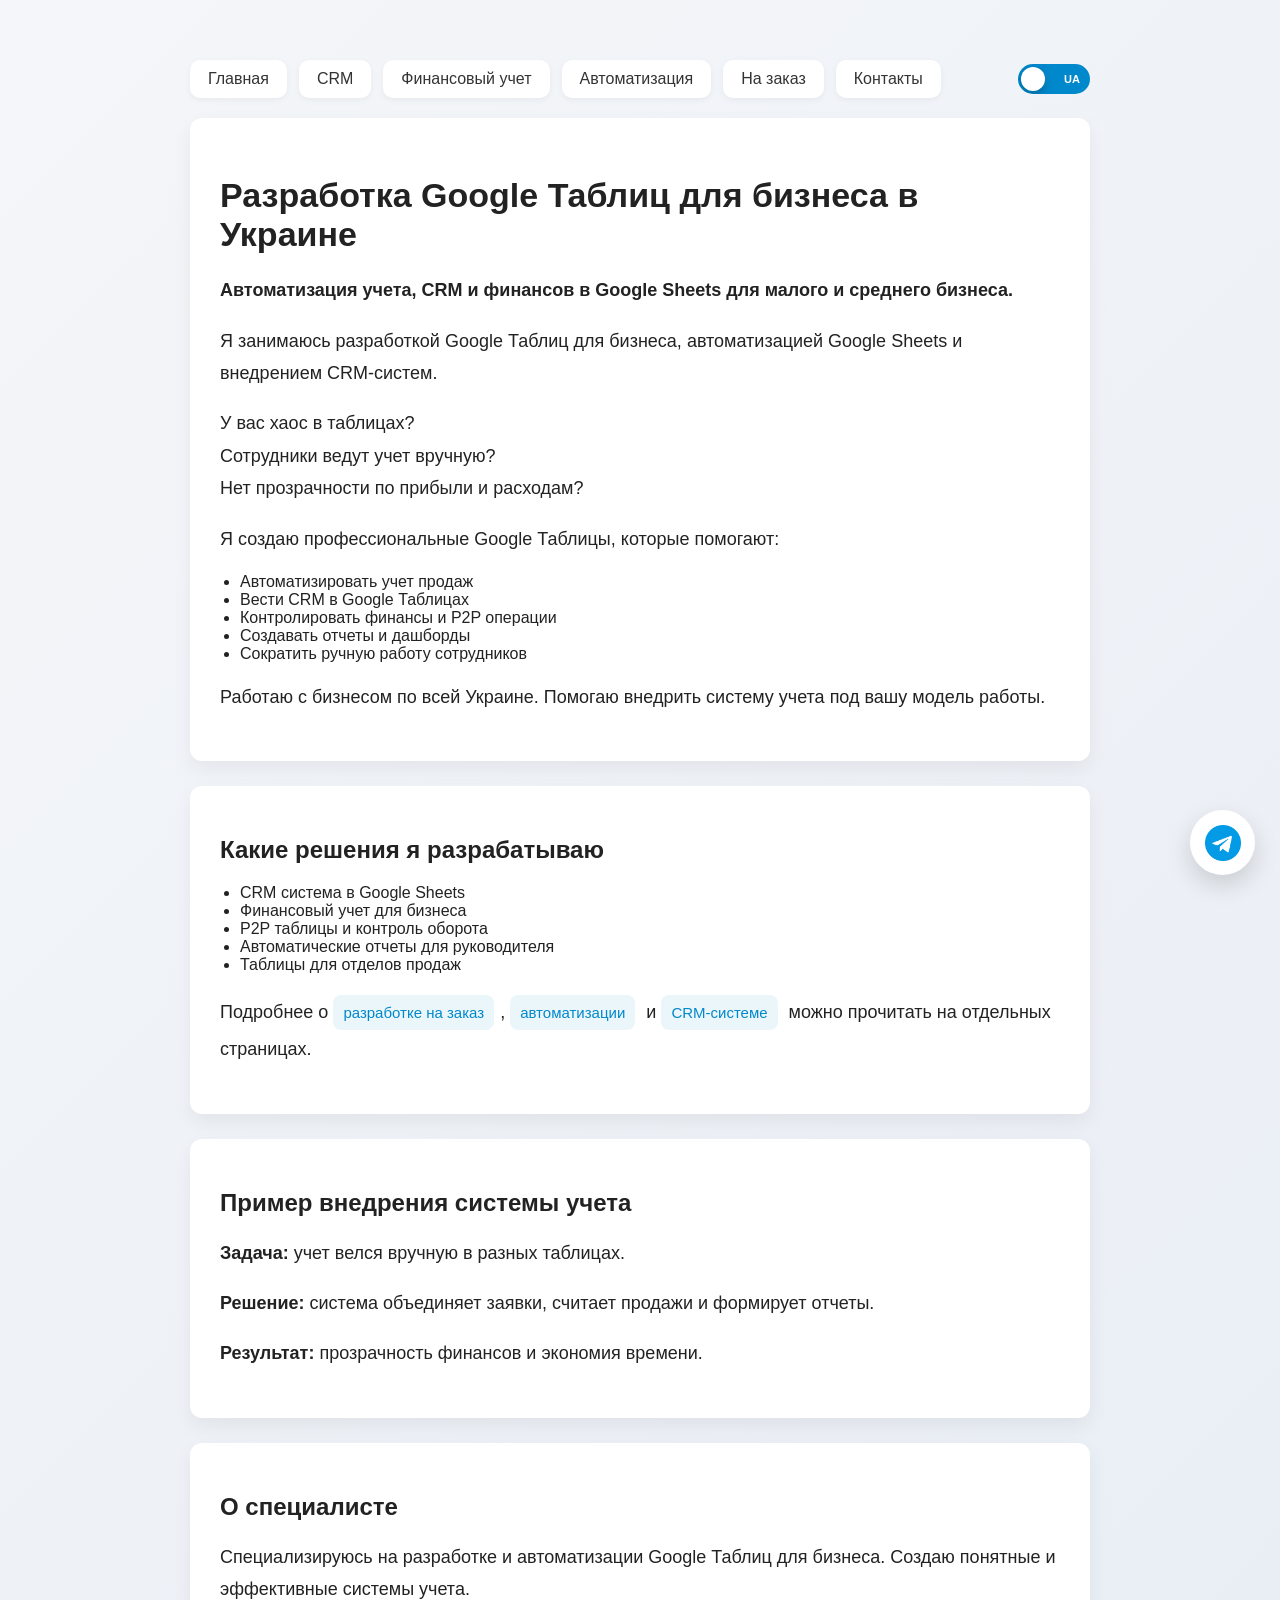
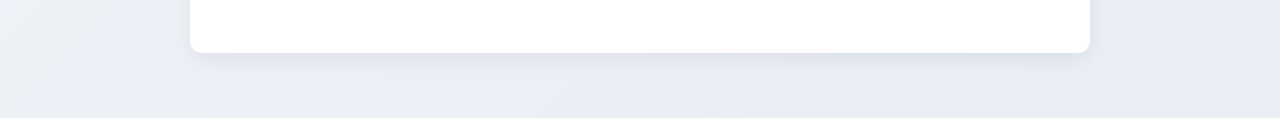
==== index.html @ f27a3068 "3a" ====
<!DOCTYPE html>
<html lang="ru">

<head>
	<meta charset="UTF-8">
	<meta name="viewport" content="width=device-width, initial-scale=1.0">
	<title>Разработка Google Таблиц для бизнеса в Украине</title>
	<meta name="description"
		content="Разработка и автоматизация Google Таблиц для бизнеса в Украине. CRM, финансовый учет, P2P таблицы. Консультация в Telegram.">

	<link rel="alternate" hreflang="ru" href="https://google-sheets-business.pages.dev/" />
	<link rel="alternate" hreflang="uk" href="https://google-sheets-business.pages.dev/ua/" />
	<link rel="alternate" hreflang="x-default" href="https://google-sheets-business.pages.dev/" />

	<meta name="geo.region" content="UA">

	<script type="application/ld+json">
	{
	  "@context": "https://schema.org",
	  "@type": "ProfessionalService",
	  "name": "SheetStudioUA - Разработка Google Таблиц",
	  "url": "https://google-sheets-business.pages.dev/",
	  "areaServed": {
	    "@type": "Country",
	    "name": "Ukraine"
	  },
	  "description": "Разработка Google Таблиц на заказ, автоматизация Google Sheets, CRM и финансовый учет для бизнеса в Украине.",
	  "founder": {
	    "@type": "Person",
	    "name": "Дмитрий"
	  },
	  "sameAs": [
	    "https://t.me/SheetStudioUA"
	  ]
	}
	</script>

	<link rel="stylesheet" href="/style.css">

</head>

<body>

	<div class="container">

		<!-- ===== НАВИГАЦИЯ ===== -->
		<nav class="navbar">

			<div class="nav-links">
				<a href="/">Главная</a>
				<a href="crm.html">CRM</a>
				<a href="finance.html">Финансовый учет</a>
				<a href="automation.html">Автоматизация</a>
				<a href="custom-development.html">На заказ</a>
				<a href="contacts.html">Контакты</a>
			</div>

			<div class="lang-toggle ru-active">
				<a href="/" class="toggle-option lang-ru">RU</a>
				<a href="/ua/" class="toggle-option lang-ua">UA</a>
				<div class="toggle-slider"></div>
			</div>

		</nav>

		<!-- ===== HERO ===== -->
		<section class="section">
			<h1>Разработка Google Таблиц для бизнеса в Украине</h1>

			<p><strong>
					Автоматизация учета, CRM и финансов в Google Sheets для малого и среднего бизнеса.
				</strong></p>

			<p>
				Я занимаюсь разработкой Google Таблиц для бизнеса,
				автоматизацией Google Sheets и внедрением CRM-систем.
			</p>

			<p>
				У вас хаос в таблицах?<br>
				Сотрудники ведут учет вручную?<br>
				Нет прозрачности по прибыли и расходам?
			</p>

			<p>
				Я создаю профессиональные Google Таблицы, которые помогают:
			</p>

			<ul>
				<li>Автоматизировать учет продаж</li>
				<li>Вести CRM в Google Таблицах</li>
				<li>Контролировать финансы и P2P операции</li>
				<li>Создавать отчеты и дашборды</li>
				<li>Сократить ручную работу сотрудников</li>
			</ul>

			<p>
				Работаю с бизнесом по всей Украине.
				Помогаю внедрить систему учета под вашу модель работы.
			</p>
		</section>

		<!-- ===== УСЛУГИ ===== -->
		<section class="section">
			<h2>Какие решения я разрабатываю</h2>

			<ul>
				<li>CRM система в Google Sheets</li>
				<li>Финансовый учет для бизнеса</li>
				<li>P2P таблицы и контроль оборота</li>
				<li>Автоматические отчеты для руководителя</li>
				<li>Таблицы для отделов продаж</li>
			</ul>

			<p>
				Подробнее о <a href="custom-development.html" class="text-link">разработке на заказ</a>,
				<a href="automation.html" class="text-link">автоматизации</a>
				и <a href="crm.html" class="text-link">CRM-системе</a>
				можно прочитать на отдельных страницах.
			</p>
		</section>

		<!-- ===== КЕЙС ===== -->
		<section class="section">
			<h2>Пример внедрения системы учета</h2>

			<p><strong>Задача:</strong> учет велся вручную в разных таблицах.</p>

			<p><strong>Решение:</strong>
				система объединяет заявки, считает продажи и формирует отчеты.
			</p>

			<p><strong>Результат:</strong>
				прозрачность финансов и экономия времени.
			</p>
		</section>

		<!-- ===== О СПЕЦИАЛИСТЕ ===== -->
		<section class="section">
			<h2>О специалисте</h2>

			<p>
				Специализируюсь на разработке и автоматизации Google Таблиц для бизнеса.
				Создаю понятные и эффективные системы учета.
			</p>
		</section>

	</div>

	<!-- ===== FLOAT TELEGRAM ===== -->
	<a href="https://t.me/SheetStudioUA" target="_blank" class="telegram-float">
		<img src="/telegram.png" alt="Telegram">
	</a>

	<script src="/main.js"></script>

</body>

</html>
---- style.css ----
/* ===== БАЗА ===== */

body {
	margin: 0;
	font-family: 'Segoe UI', Arial, sans-serif;
	background: linear-gradient(135deg, #f4f6f9, #e9eef5);
	color: #222;
}

.container {
	max-width: 900px;
	margin: auto;
	padding: 40px 20px;
}

/* ===== НАВИГАЦИЯ ===== */

.navbar {
	display: flex;
	justify-content: space-between;
	align-items: center;
	flex-wrap: wrap;
	padding: 20px 0;
	gap: 15px;
}

.nav-links {
	display: flex;
	gap: 12px;
	flex-wrap: wrap;
}

.nav-links a {
	text-decoration: none;
	padding: 10px 18px;
	background: white;
	border-radius: 10px;
	color: #333;
	font-weight: 500;
	transition: all 0.25s ease;
	box-shadow: 0 2px 6px rgba(0, 0, 0, 0.05);
}

.nav-links a:hover {
	background: #0088cc;
	color: white;
	transform: translateY(-2px);
}

/* ===== IOS LANGUAGE TOGGLE ===== */

.lang-toggle {
	position: relative;
	width: 72px;
	height: 30px;
	border-radius: 30px;
	display: flex;
	align-items: center;
	font-size: 11px;
	font-weight: 600;
	overflow: hidden;
}

.toggle-option {
	flex: 1;
	text-align: center;
	text-decoration: none;
	z-index: 2;
	color: white;
	line-height: 30px;
	transition:
		transform 0.3s ease,
		font-weight 0.3s ease,
		text-shadow 0.3s ease;
}

.toggle-slider {
	position: absolute;
	top: 3px;
	left: 3px;
	width: 24px;
	height: 24px;
	border-radius: 50%;
	background: white;
	box-shadow: 0 3px 8px rgba(0, 0, 0, 0.25);
	transition: transform 0.3s ease;
}

/* ===== RU ACTIVE ===== */

.lang-toggle.ru-active {
	background: #0088cc;
}

.lang-toggle.ru-active .toggle-slider {
	transform: translateX(0);
}

/* RU активный */
.lang-toggle.ru-active .lang-ru {
	transform: scale(1.05);
	text-shadow: 0 0 6px rgba(255, 255, 255, 0.4);
}

/* UA доступный язык (полный контроль) */
.lang-toggle.ru-active .lang-ua {
	font-weight: 700;
	/* ← меняешь тут жирность UA */
}

/* ===== UA ACTIVE ===== */

.lang-toggle.ua-active {
	background: #28a745;
}

.lang-toggle.ua-active .toggle-slider {
	transform: translateX(42px);
}

/* UA активный */
.lang-toggle.ua-active .lang-ua {
	transform: scale(1.05);
	text-shadow: 0 0 6px rgba(255, 255, 255, 0.4);
}

/* RU доступный язык */
.lang-toggle.ua-active .lang-ru {
	font-weight: 400;
	/* ← меняешь тут жирность RU */
}

/* ===== MINI TEXT LINKS ===== */

.text-link {
	display: inline-block;
	padding: 4px 10px;
	margin: 3px 6px 3px 0;
	border-radius: 8px;
	background: rgba(0, 136, 204, 0.08);
	color: #0088cc;
	text-decoration: none;
	font-size: 15px;
	transition: all 0.25s ease;
}

.text-link:hover {
	background: rgba(0, 136, 204, 0.18);
	transform: translateY(-1px);
}

.section p {
	line-height: 1.8;
}

/* ===== СЕКЦИИ ===== */

.section {
	background: white;
	padding: 30px;
	margin-bottom: 25px;
	border-radius: 12px;
	box-shadow: 0 8px 20px rgba(0, 0, 0, 0.06);
	opacity: 0;
	transform: translateY(30px);
	transition: all 0.6s ease;
}

.section.visible {
	opacity: 1;
	transform: translateY(0);
}

.section:hover {
	transform: translateY(-4px);
	box-shadow: 0 12px 28px rgba(0, 0, 0, 0.08);
}

h1 {
	font-size: 34px;
	margin-bottom: 20px;
}

h2 {
	margin-top: 20px;
}

p {
	font-size: 18px;
	line-height: 1.6;
}

ul {
	text-align: left;
	padding-left: 20px;
}

/* ===== TELEGRAM FLOAT ===== */

.telegram-float {
	position: fixed;
	right: 25px;
	bottom: 25px;
	width: 65px;
	height: 65px;
	border-radius: 50%;
	background: white;
	display: flex;
	align-items: center;
	justify-content: center;
	box-shadow: 0 10px 25px rgba(0, 0, 0, 0.15);
	z-index: 1000;
	animation: pulse 2.7s infinite;
}

.telegram-float img {
	width: 36px;
	height: 36px;
}

.telegram-float:hover {
	transform: scale(1.12);
}

@keyframes pulse {
	0% {
		transform: scale(1);
		box-shadow: 0 0 0 0 rgba(0, 136, 204, 0.5);
	}

	30% {
		transform: scale(1.12);
		box-shadow: 0 0 0 15px rgba(0, 136, 204, 0);
	}

	60% {
		transform: scale(1);
		box-shadow: 0 0 0 0 rgba(0, 136, 204, 0);
	}

	100% {
		transform: scale(1);
		box-shadow: 0 0 0 0 rgba(0, 136, 204, 0);
	}
}

/* ===== КОНТАКТЫ ===== */

.contacts-wrapper {
	padding: 80px 20px;
}

.contacts-row {
	display: flex;
	justify-content: center;
	align-items: center;
	gap: 60px;
	flex-wrap: wrap;
}

.contact-link {
	display: flex;
	align-items: center;
	gap: 15px;
	text-decoration: none;
	color: #222;
	font-size: 22px;
	transition: transform 0.25s ease, opacity 0.25s ease;
}

.contact-link img {
	width: 52px;
	height: 52px;
}

.contact-link:hover {
	transform: translateY(-6px) scale(1.1);
	opacity: 0.85;
}

.phone-number {
	font-weight: 600;
	white-space: nowrap;
}

/* ===== АДАПТИВ ===== */

@media (max-width: 768px) {

	.navbar {
		flex-direction: column;
		align-items: center;
	}

	.nav-links {
		justify-content: center;
	}

	.nav-links a {
		padding: 8px 14px;
		font-size: 14px;
	}

	.section {
		padding: 20px;
	}

	h1 {
		font-size: 26px;
	}
}
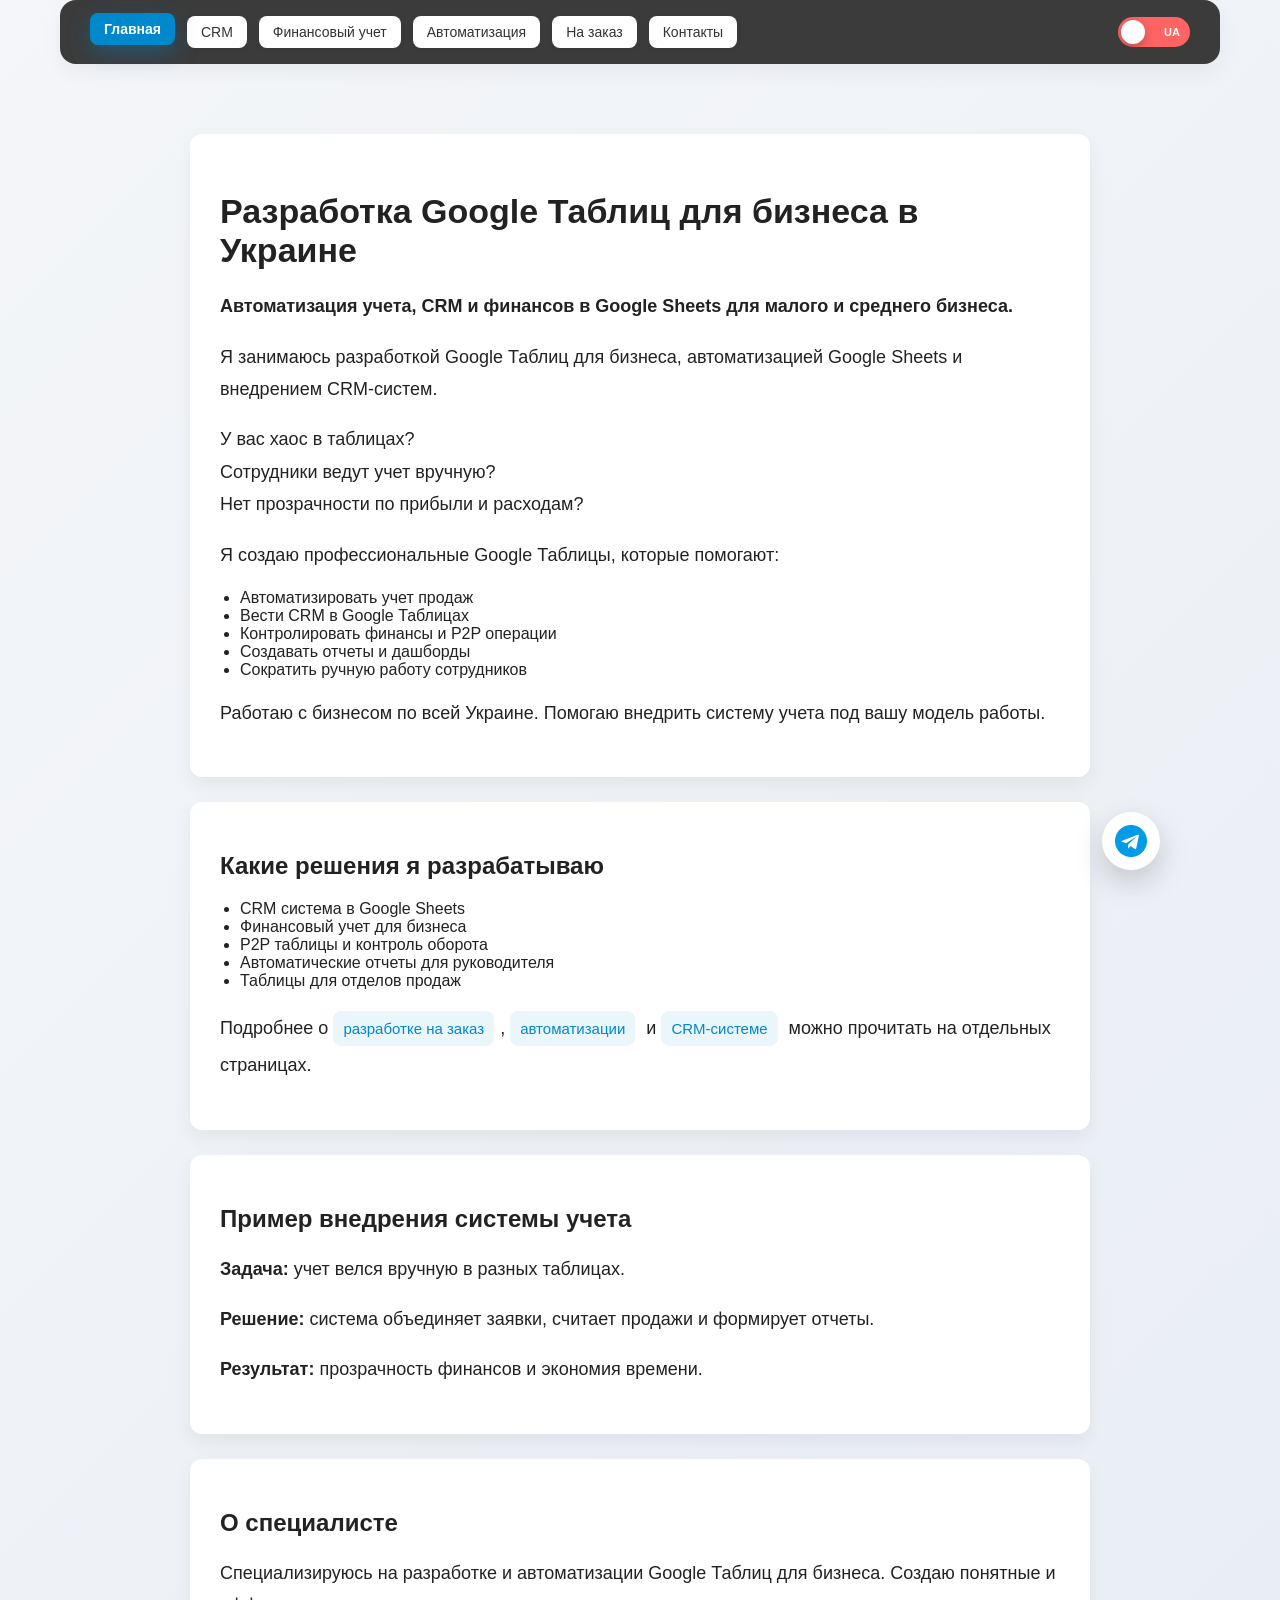
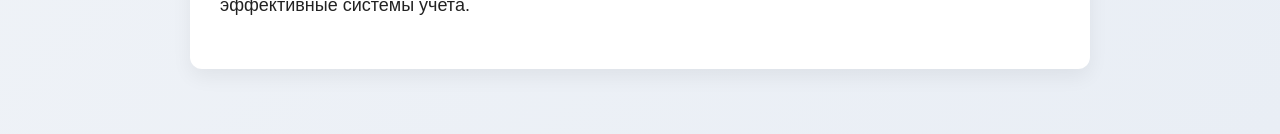
==== commit cdbcd7c0: "24к" ====
--- a/index.html
+++ b/index.html
@@ -41,27 +41,27 @@
 
 <body>
 
+	<!-- ===== НАВИГАЦИЯ ===== -->
+	<nav class="navbar">
+
+		<div class="nav-links">
+			<a href="/">Главная</a>
+			<a href="crm.html">CRM</a>
+			<a href="finance.html">Финансовый учет</a>
+			<a href="automation.html">Автоматизация</a>
+			<a href="custom-development.html">На заказ</a>
+			<a href="contacts.html">Контакты</a>
+		</div>
+
+		<div class="lang-toggle ru-active">
+			<a href="/" class="toggle-option lang-ru">RU</a>
+			<a href="/ua/" class="toggle-option lang-ua">UA</a>
+			<div class="toggle-slider"></div>
+		</div>
+
+	</nav>
+
 	<div class="container">
-
-		<!-- ===== НАВИГАЦИЯ ===== -->
-		<nav class="navbar">
-
-			<div class="nav-links">
-				<a href="/">Главная</a>
-				<a href="crm.html">CRM</a>
-				<a href="finance.html">Финансовый учет</a>
-				<a href="automation.html">Автоматизация</a>
-				<a href="custom-development.html">На заказ</a>
-				<a href="contacts.html">Контакты</a>
-			</div>
-
-			<div class="lang-toggle ru-active">
-				<a href="/" class="toggle-option lang-ru">RU</a>
-				<a href="/ua/" class="toggle-option lang-ua">UA</a>
-				<div class="toggle-slider"></div>
-			</div>
-
-		</nav>
 
 		<!-- ===== HERO ===== -->
 		<section class="section">
@@ -154,6 +154,16 @@
 
 	<script src="/main.js"></script>
 
+	<div id="lang-modal" class="lang-modal">
+		<div class="lang-modal-content">
+			<h3>Бажаєте продовжити перегляд українською мовою?</h3>
+			<div class="lang-modal-buttons">
+				<button id="lang-yes">Так</button>
+				<button id="lang-no">Ні</button>
+			</div>
+		</div>
+	</div>
+
 </body>
 
 </html>
--- a/style.css
+++ b/style.css
@@ -11,17 +11,33 @@
 	max-width: 900px;
 	margin: auto;
 	padding: 40px 20px;
+	padding-top: 40px;
 }
 
 /* ===== НАВИГАЦИЯ ===== */
 
 .navbar {
+	position: sticky;
+	top: 0;
+	z-index: 1000;
+
 	display: flex;
 	justify-content: space-between;
 	align-items: center;
 	flex-wrap: wrap;
-	padding: 20px 0;
-	gap: 15px;
+	gap: 12px;
+
+	max-width: 1100px;
+	/* шире контейнера */
+	margin: 0 auto 30px auto;
+
+	padding: 16px 30px;
+
+	background: #3b3b3b;
+	/* немного темнее контента */
+
+	border-radius: 16px;
+	box-shadow: 0 8px 22px rgba(0, 0, 0, 0.05);
 }
 
 .nav-links {
@@ -32,19 +48,40 @@
 
 .nav-links a {
 	text-decoration: none;
-	padding: 10px 18px;
+	padding: 8px 14px;
+	/* было 10px 18px */
 	background: white;
-	border-radius: 10px;
+	border-radius: 8px;
 	color: #333;
 	font-weight: 500;
+	font-size: 14px;
+	/* немного компактнее */
 	transition: all 0.25s ease;
 	box-shadow: 0 2px 6px rgba(0, 0, 0, 0.05);
 }
 
+/* Hover */
 .nav-links a:hover {
+	background: #66b2d8;
+	color: white;
+	transform: translateY(-2px);
+}
+
+/* ===== ACTIVE LINK ===== */
+
+.nav-links a.active {
 	background: #0088cc;
 	color: white;
-	transform: translateY(-2px);
+	transform: translateY(-3px);
+	box-shadow: 0 8px 22px rgba(0, 136, 204, 0.35);
+	font-weight: 600;
+}
+
+/* Чтобы hover не ломал active */
+.nav-links a.active:hover {
+	background: #0088cc;
+	color: white;
+	transform: translateY(-3px);
 }
 
 /* ===== IOS LANGUAGE TOGGLE ===== */
@@ -69,9 +106,11 @@
 	color: white;
 	line-height: 30px;
 	transition:
-		transform 0.3s ease,
-		font-weight 0.3s ease,
-		text-shadow 0.3s ease;
+		transform 0.35s cubic-bezier(0.22, 1, 0.36, 1),
+		font-size 0.35s cubic-bezier(0.22, 1, 0.36, 1),
+		opacity 0.25s ease,
+		text-shadow 0.35s ease,
+		font-weight 0.3s ease;
 }
 
 .toggle-slider {
@@ -83,13 +122,13 @@
 	border-radius: 50%;
 	background: white;
 	box-shadow: 0 3px 8px rgba(0, 0, 0, 0.25);
-	transition: transform 0.3s ease;
+	transition: transform 0.38s cubic-bezier(0.22, 1, 0.36, 1);
 }
 
 /* ===== RU ACTIVE ===== */
 
 .lang-toggle.ru-active {
-	background: #0088cc;
+	background: #ff6363;
 }
 
 .lang-toggle.ru-active .toggle-slider {
@@ -102,10 +141,12 @@
 	text-shadow: 0 0 6px rgba(255, 255, 255, 0.4);
 }
 
-/* UA доступный язык (полный контроль) */
+/* UA доступный */
 .lang-toggle.ru-active .lang-ua {
-	font-weight: 700;
-	/* ← меняешь тут жирность UA */
+	font-weight: 600;
+	/* ← регулируешь тут */
+	font-size: 11px;
+	opacity: 1;
 }
 
 /* ===== UA ACTIVE ===== */
@@ -124,10 +165,22 @@
 	text-shadow: 0 0 6px rgba(255, 255, 255, 0.4);
 }
 
-/* RU доступный язык */
+/* RU доступный */
 .lang-toggle.ua-active .lang-ru {
-	font-weight: 400;
-	/* ← меняешь тут жирность RU */
+	font-weight: 200;
+	/* ← регулируешь тут */
+	font-size: 10px;
+	opacity: 0.7;
+}
+
+/* ===== PRESS EFFECT (без конфликтов transform) ===== */
+
+.lang-toggle:active.ru-active .toggle-slider {
+	transform: translateX(0) scale(0.95);
+}
+
+.lang-toggle:active.ua-active .toggle-slider {
+	transform: translateX(42px) scale(0.95);
 }
 
 /* ===== MINI TEXT LINKS ===== */
@@ -195,33 +248,49 @@
 	padding-left: 20px;
 }
 
-/* ===== TELEGRAM FLOAT ===== */
+/* ===== TELEGRAM FLOAT SMART POSITION ===== */
 
 .telegram-float {
 	position: fixed;
-	right: 25px;
-	bottom: 25px;
-	width: 65px;
-	height: 65px;
+	bottom: 30px;
+
+	/* Привязка к контейнеру */
+	right: calc((100vw - 900px) / 2 - 70px);
+
+	width: 58px;
+	height: 58px;
 	border-radius: 50%;
 	background: white;
+
 	display: flex;
 	align-items: center;
 	justify-content: center;
-	box-shadow: 0 10px 25px rgba(0, 0, 0, 0.15);
+
+	box-shadow: 0 12px 30px rgba(0, 0, 0, 0.18);
 	z-index: 1000;
+
 	animation: pulse 2.7s infinite;
+	transition: transform 0.25s ease;
 }
 
 .telegram-float img {
-	width: 36px;
-	height: 36px;
-}
-
+	width: 32px;
+	height: 32px;
+}
+
+/* Hover эффект */
 .telegram-float:hover {
 	transform: scale(1.12);
 }
 
+/* Адаптация */
+@media (max-width: 1100px) {
+	.telegram-float {
+		right: 15px;
+	}
+}
+
+/* Пульсация */
 @keyframes pulse {
 	0% {
 		transform: scale(1);
@@ -308,4 +377,101 @@
 	h1 {
 		font-size: 26px;
 	}
+}
+
+/* ===== LANGUAGE MODAL ===== */
+
+.lang-modal {
+	position: fixed;
+	inset: 0;
+	background: rgba(0, 0, 0, 0.45);
+	display: flex;
+	align-items: center;
+	justify-content: center;
+	z-index: 9999;
+	opacity: 0;
+	pointer-events: none;
+	transition: opacity 0.3s ease;
+}
+
+.lang-modal.active {
+	opacity: 1;
+	pointer-events: all;
+}
+
+.lang-modal-content {
+	background: white;
+	padding: 24px;
+	border-radius: 16px;
+	width: 90%;
+	max-width: 380px;
+	text-align: center;
+	box-shadow: 0 20px 50px rgba(0, 0, 0, 0.2);
+	animation: modalFade 0.35s cubic-bezier(0.22, 1, 0.36, 1);
+}
+
+.lang-modal-content h3 {
+	margin-bottom: 20px;
+	font-size: 18px;
+}
+
+.lang-modal-buttons {
+	display: flex;
+	gap: 15px;
+	justify-content: center;
+}
+
+
+.lang-modal-buttons button {
+	padding: 10px 20px;
+	border: none;
+	border-radius: 8px;
+	cursor: pointer;
+	font-weight: 600;
+	transition: all 0.25s ease;
+}
+
+@media (max-width: 400px) {
+	.lang-modal-content {
+		padding: 20px;
+		border-radius: 14px;
+	}
+
+	.lang-modal-content h3 {
+		font-size: 16px;
+	}
+
+	.lang-modal-buttons button {
+		padding: 8px 16px;
+		font-size: 14px;
+	}
+}
+
+#lang-yes {
+	background: #28a745;
+	color: white;
+}
+
+#lang-yes:hover {
+	background: #218838;
+}
+
+#lang-no {
+	background: #ccc;
+}
+
+#lang-no:hover {
+	background: #b3b3b3;
+}
+
+@keyframes modalFade {
+	from {
+		transform: translateY(20px);
+		opacity: 0;
+	}
+
+	to {
+		transform: translateY(0);
+		opacity: 1;
+	}
 }
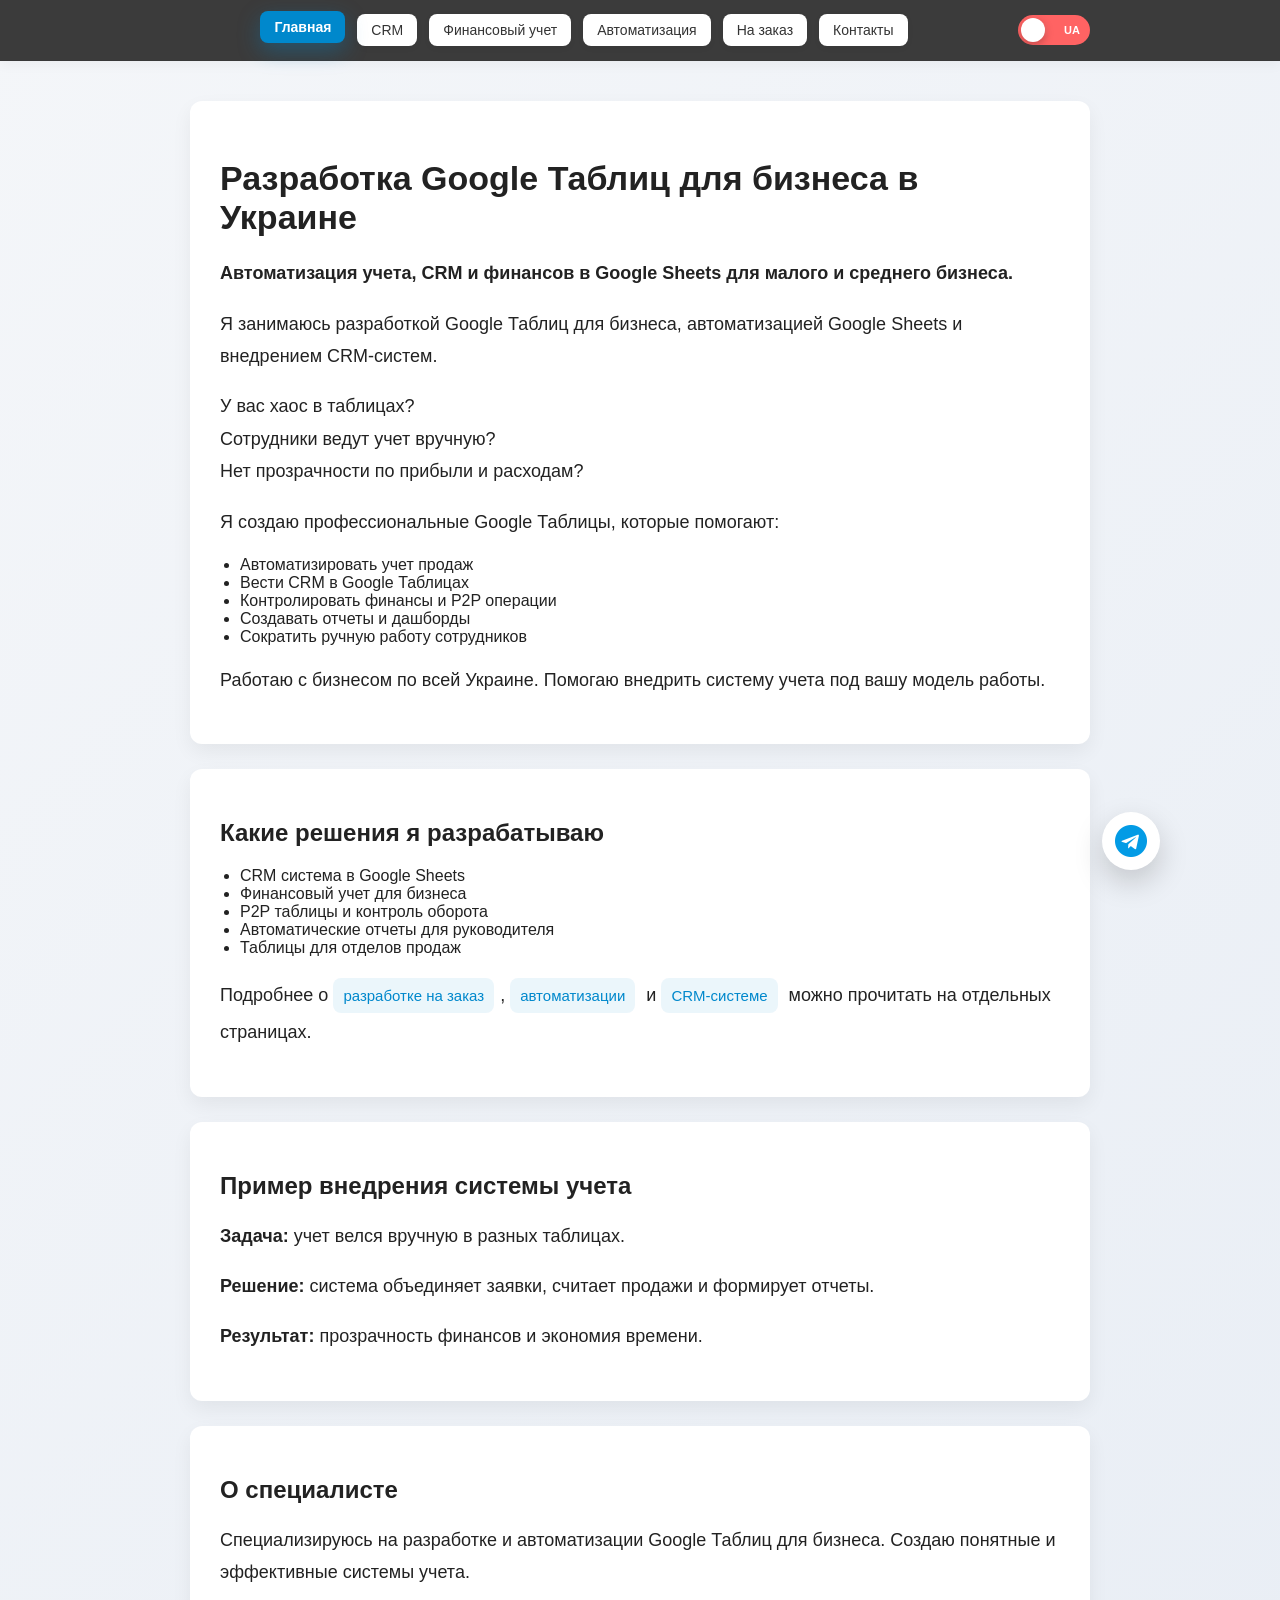
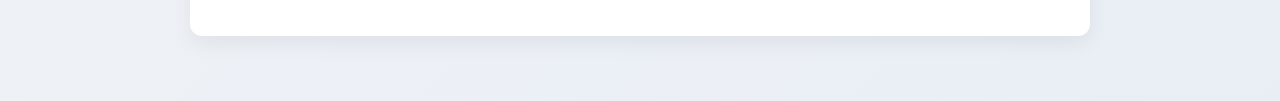
==== commit 950fcf2e: "ЕЕЕ" ====
--- a/index.html
+++ b/index.html
@@ -44,19 +44,23 @@
 	<!-- ===== НАВИГАЦИЯ ===== -->
 	<nav class="navbar">
 
-		<div class="nav-links">
-			<a href="/">Главная</a>
-			<a href="crm.html">CRM</a>
-			<a href="finance.html">Финансовый учет</a>
-			<a href="automation.html">Автоматизация</a>
-			<a href="custom-development.html">На заказ</a>
-			<a href="contacts.html">Контакты</a>
-		</div>
+		<div class="navbar-inner">
 
-		<div class="lang-toggle ru-active">
-			<a href="/" class="toggle-option lang-ru">RU</a>
-			<a href="/ua/" class="toggle-option lang-ua">UA</a>
-			<div class="toggle-slider"></div>
+			<div class="nav-links">
+				<a href="/">Главная</a>
+				<a href="crm.html">CRM</a>
+				<a href="finance.html">Финансовый учет</a>
+				<a href="automation.html">Автоматизация</a>
+				<a href="custom-development.html">На заказ</a>
+				<a href="contacts.html">Контакты</a>
+			</div>
+
+			<div class="lang-toggle ru-active">
+				<a href="/" class="toggle-option lang-ru">RU</a>
+				<a href="/ua/" class="toggle-option lang-ua">UA</a>
+				<div class="toggle-slider"></div>
+			</div>
+
 		</div>
 
 	</nav>
--- a/style.css
+++ b/style.css
@@ -21,54 +21,49 @@
 	top: 0;
 	z-index: 1000;
 
-	display: flex;
-	justify-content: space-between;
-	align-items: center;
-	flex-wrap: wrap;
+	width: 100%;
+	background: #3b3b3b;; /* чуть темнее контента */
+	border-bottom: 1px solid rgba(0,0,0,0.06);
+	box-shadow: 0 4px 12px rgba(0,0,0,0.04);
+}
+
+/* Внутренний ограничитель ширины */
+.navbar-inner {
+	max-width: 900px;  /* совпадает с .container */
+	margin: 0 auto;
+	padding: 14px 20px;
+
+	display: flex;
+	align-items: center;
+	gap: 20px;
+}
+
+/* Кнопки по центру */
+.nav-links {
+	display: flex;
 	gap: 12px;
-
-	max-width: 1100px;
-	/* шире контейнера */
-	margin: 0 auto 30px auto;
-
-	padding: 16px 30px;
-
-	background: #3b3b3b;
-	/* немного темнее контента */
-
-	border-radius: 16px;
-	box-shadow: 0 8px 22px rgba(0, 0, 0, 0.05);
-}
-
-.nav-links {
-	display: flex;
-	gap: 12px;
-	flex-wrap: wrap;
+	margin: 0 auto; /* центрирует навигацию */
 }
 
 .nav-links a {
 	text-decoration: none;
 	padding: 8px 14px;
-	/* было 10px 18px */
 	background: white;
 	border-radius: 8px;
 	color: #333;
 	font-weight: 500;
 	font-size: 14px;
-	/* немного компактнее */
 	transition: all 0.25s ease;
 	box-shadow: 0 2px 6px rgba(0, 0, 0, 0.05);
 }
 
-/* Hover */
 .nav-links a:hover {
-	background: #66b2d8;
+	background: #0088cc;
 	color: white;
 	transform: translateY(-2px);
 }
 
-/* ===== ACTIVE LINK ===== */
-
+/* Active */
 .nav-links a.active {
 	background: #0088cc;
 	color: white;
@@ -77,11 +72,9 @@
 	font-weight: 600;
 }
 
-/* Чтобы hover не ломал active */
-.nav-links a.active:hover {
-	background: #0088cc;
-	color: white;
-	transform: translateY(-3px);
+/* Переключатель языка чуть правее */
+.lang-toggle {
+	margin-left: 20px;
 }
 
 /* ===== IOS LANGUAGE TOGGLE ===== */
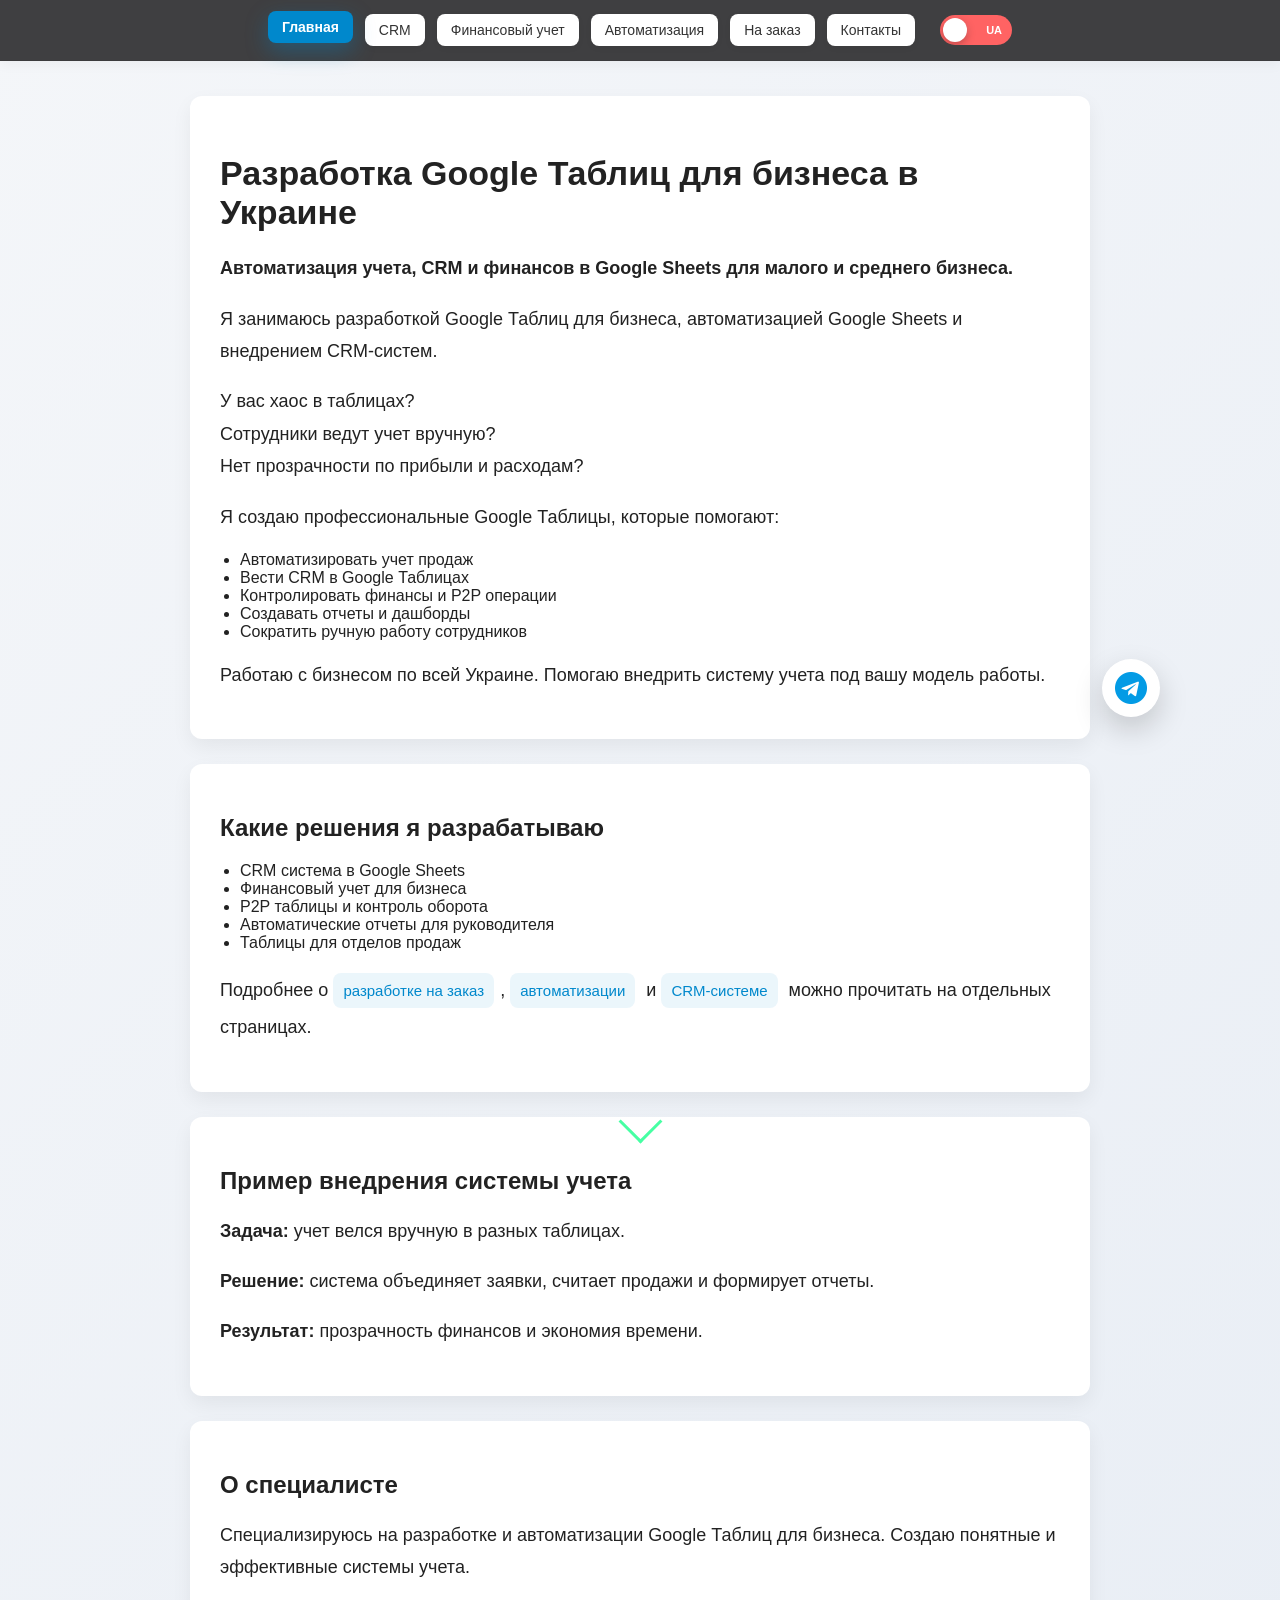
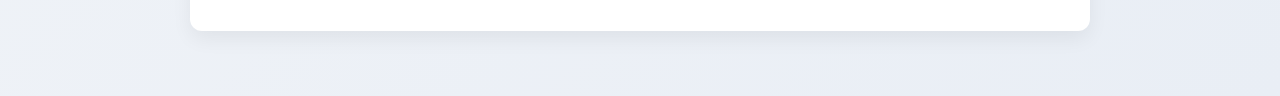
==== commit 16ff2ec5: "14ф" ====
--- a/index.html
+++ b/index.html
@@ -7,12 +7,15 @@
 	<title>Разработка Google Таблиц для бизнеса в Украине</title>
 	<meta name="description"
 		content="Разработка и автоматизация Google Таблиц для бизнеса в Украине. CRM, финансовый учет, P2P таблицы. Консультация в Telegram.">
+	<meta name="geo.region" content="UA">
 
 	<link rel="alternate" hreflang="ru" href="https://google-sheets-business.pages.dev/" />
 	<link rel="alternate" hreflang="uk" href="https://google-sheets-business.pages.dev/ua/" />
 	<link rel="alternate" hreflang="x-default" href="https://google-sheets-business.pages.dev/" />
 
-	<meta name="geo.region" content="UA">
+	<link rel="icon" type="image/png" sizes="32x32" href="/favicon.png">
+	<link rel="icon" type="image/png" sizes="16x16" href="/favicon.png">
+	<link rel="apple-touch-icon" href="/favicon.png">
 
 	<script type="application/ld+json">
 	{
--- a/style.css
+++ b/style.css
@@ -1,20 +1,30 @@
 /* ===== БАЗА ===== */
+
+html {
+	scroll-behavior: smooth;
+}
 
 body {
 	margin: 0;
 	font-family: 'Segoe UI', Arial, sans-serif;
 	background: linear-gradient(135deg, #f4f6f9, #e9eef5);
 	color: #222;
+	-webkit-font-smoothing: antialiased;
+}
+
+* {
+	-webkit-overflow-scrolling: touch;
 }
 
 .container {
 	max-width: 900px;
 	margin: auto;
 	padding: 40px 20px;
-	padding-top: 40px;
+	padding-top: 35px;
 }
 
 /* ===== НАВИГАЦИЯ ===== */
+/* ===== FULL WIDTH TOP PANEL ===== */
 
 .navbar {
 	position: sticky;
@@ -22,27 +32,30 @@
 	z-index: 1000;
 
 	width: 100%;
-	background: #3b3b3b;; /* чуть темнее контента */
-	border-bottom: 1px solid rgba(0,0,0,0.06);
-	box-shadow: 0 4px 12px rgba(0,0,0,0.04);
-}
-
-/* Внутренний ограничитель ширины */
+	background: #3f3f41;
+	border-bottom: 1px solid rgba(0, 0, 0, 0.06);
+	box-shadow: 0 4px 12px rgba(0, 0, 0, 0.04);
+}
+
 .navbar-inner {
-	max-width: 900px;  /* совпадает с .container */
+	max-width: 900px;
 	margin: 0 auto;
 	padding: 14px 20px;
 
 	display: flex;
 	align-items: center;
-	gap: 20px;
-}
-
-/* Кнопки по центру */
+	justify-content: center;
+	flex-wrap: wrap;
+	gap: 15px;
+}
+
+/* ===== NAV LINKS ===== */
+
 .nav-links {
 	display: flex;
 	gap: 12px;
-	margin: 0 auto; /* центрирует навигацию */
+	flex-wrap: wrap;
+	justify-content: center;
 }
 
 .nav-links a {
@@ -58,12 +71,11 @@
 }
 
 .nav-links a:hover {
-	background: #0088cc;
+	background: #3a9dcf;
 	color: white;
 	transform: translateY(-2px);
 }
 
-/* Active */
 .nav-links a.active {
 	background: #0088cc;
 	color: white;
@@ -72,22 +84,23 @@
 	font-weight: 600;
 }
 
-/* Переключатель языка чуть правее */
+
+/* ===== LANGUAGE TOGGLE ===== */
+
 .lang-toggle {
-	margin-left: 20px;
-}
-
-/* ===== IOS LANGUAGE TOGGLE ===== */
-
-.lang-toggle {
+	margin-left: 10px;
+
 	position: relative;
 	width: 72px;
 	height: 30px;
 	border-radius: 30px;
+
 	display: flex;
 	align-items: center;
+
 	font-size: 11px;
 	font-weight: 600;
+
 	overflow: hidden;
 }
 
@@ -98,6 +111,7 @@
 	z-index: 2;
 	color: white;
 	line-height: 30px;
+
 	transition:
 		transform 0.35s cubic-bezier(0.22, 1, 0.36, 1),
 		font-size 0.35s cubic-bezier(0.22, 1, 0.36, 1),
@@ -115,8 +129,10 @@
 	border-radius: 50%;
 	background: white;
 	box-shadow: 0 3px 8px rgba(0, 0, 0, 0.25);
+
 	transition: transform 0.38s cubic-bezier(0.22, 1, 0.36, 1);
 }
+
 
 /* ===== RU ACTIVE ===== */
 
@@ -128,20 +144,18 @@
 	transform: translateX(0);
 }
 
-/* RU активный */
 .lang-toggle.ru-active .lang-ru {
 	transform: scale(1.05);
 	text-shadow: 0 0 6px rgba(255, 255, 255, 0.4);
 }
 
-/* UA доступный */
 .lang-toggle.ru-active .lang-ua {
 	font-weight: 600;
-	/* ← регулируешь тут */
 	font-size: 11px;
 	opacity: 1;
 }
 
+
 /* ===== UA ACTIVE ===== */
 
 .lang-toggle.ua-active {
@@ -152,18 +166,35 @@
 	transform: translateX(42px);
 }
 
-/* UA активный */
 .lang-toggle.ua-active .lang-ua {
 	transform: scale(1.05);
 	text-shadow: 0 0 6px rgba(255, 255, 255, 0.4);
 }
 
-/* RU доступный */
 .lang-toggle.ua-active .lang-ru {
 	font-weight: 200;
-	/* ← регулируешь тут */
 	font-size: 10px;
 	opacity: 0.7;
+}
+
+
+/* ===== MOBILE FIX ===== */
+
+@media (max-width: 768px) {
+
+	.navbar-inner {
+		flex-direction: column;
+	}
+
+	.nav-links {
+		justify-content: center;
+	}
+
+	.lang-toggle {
+		margin-top: 6px;
+		margin-left: 0;
+	}
+
 }
 
 /* ===== PRESS EFFECT (без конфликтов transform) ===== */
@@ -244,14 +275,12 @@
 /* ===== TELEGRAM FLOAT SMART POSITION ===== */
 
 .telegram-float {
-	position: fixed;
-	bottom: 30px;
-
-	/* Привязка к контейнеру */
-	right: calc((100vw - 900px) / 2 - 70px);
+
+	position: absolute;
 
 	width: 58px;
 	height: 58px;
+
 	border-radius: 50%;
 	background: white;
 
@@ -263,7 +292,17 @@
 	z-index: 1000;
 
 	animation: pulse 2.7s infinite;
-	transition: transform 0.25s ease;
+	transition: transform 0.25s ease, top 0.2s ease;
+
+	right: calc((100vw - 900px) / 2 - 70px);
+}
+
+@media (max-width:1100px) {
+
+	.telegram-float {
+		right: 15px;
+	}
+
 }
 
 .telegram-float img {
@@ -343,6 +382,56 @@
 .phone-number {
 	font-weight: 600;
 	white-space: nowrap;
+}
+
+
+/* ===== CONTACTS MOBILE LAYOUT ===== */
+
+@media (max-width: 600px) {
+
+	.contacts-row {
+
+		display: grid;
+		grid-template-columns: auto auto;
+		grid-template-areas:
+			"phone phone"
+			"tg viber";
+
+		justify-content: center;
+		justify-items: center;
+		gap: 20px 30px;
+		/* вертикаль горизонталь */
+	}
+
+	/* телефон сверху */
+
+	.contacts-row a[href^="tel"] {
+		grid-area: phone;
+	}
+
+	/* telegram */
+
+	.contacts-row a[href*="telegram"] {
+		grid-area: tg;
+	}
+
+	/* viber */
+
+	.contacts-row a[href*="viber"] {
+		grid-area: viber;
+	}
+
+	/* немного уменьшаем иконки */
+
+	.contact-link img {
+		width: 46px;
+		height: 46px;
+	}
+
+	.phone-number {
+		font-size: 20px;
+	}
+
 }
 
 /* ===== АДАПТИВ ===== */
@@ -467,4 +556,57 @@
 		transform: translateY(0);
 		opacity: 1;
 	}
+}
+
+/* ===== SCROLL HINT ===== */
+
+.scroll-hint {
+
+	position: absolute;
+	left: 50%;
+	transform: translateX(-50%);
+
+	display: flex;
+	justify-content: center;
+	align-items: center;
+
+	width: 40px;
+	height: 40px;
+
+	pointer-events: none;
+	transition: opacity 0.3s ease;
+
+}
+
+.scroll-arrow {
+
+	width: 28px;
+	height: 28px;
+
+	border-left: 3px solid #46ffa3;
+	border-bottom: 3px solid #46ffa3;
+
+	transform: rotate(-45deg);
+
+	animation: scrollArrow 1.6s infinite;
+
+}
+
+@keyframes scrollArrow {
+
+	0% {
+		transform: rotate(-45deg) translate(0, 0);
+		opacity: 0;
+	}
+
+	50% {
+		transform: rotate(-45deg) translate(-6px, 6px);
+		opacity: 1;
+	}
+
+	100% {
+		transform: rotate(-45deg) translate(-12px, 12px);
+		opacity: 0;
+	}
+
 }
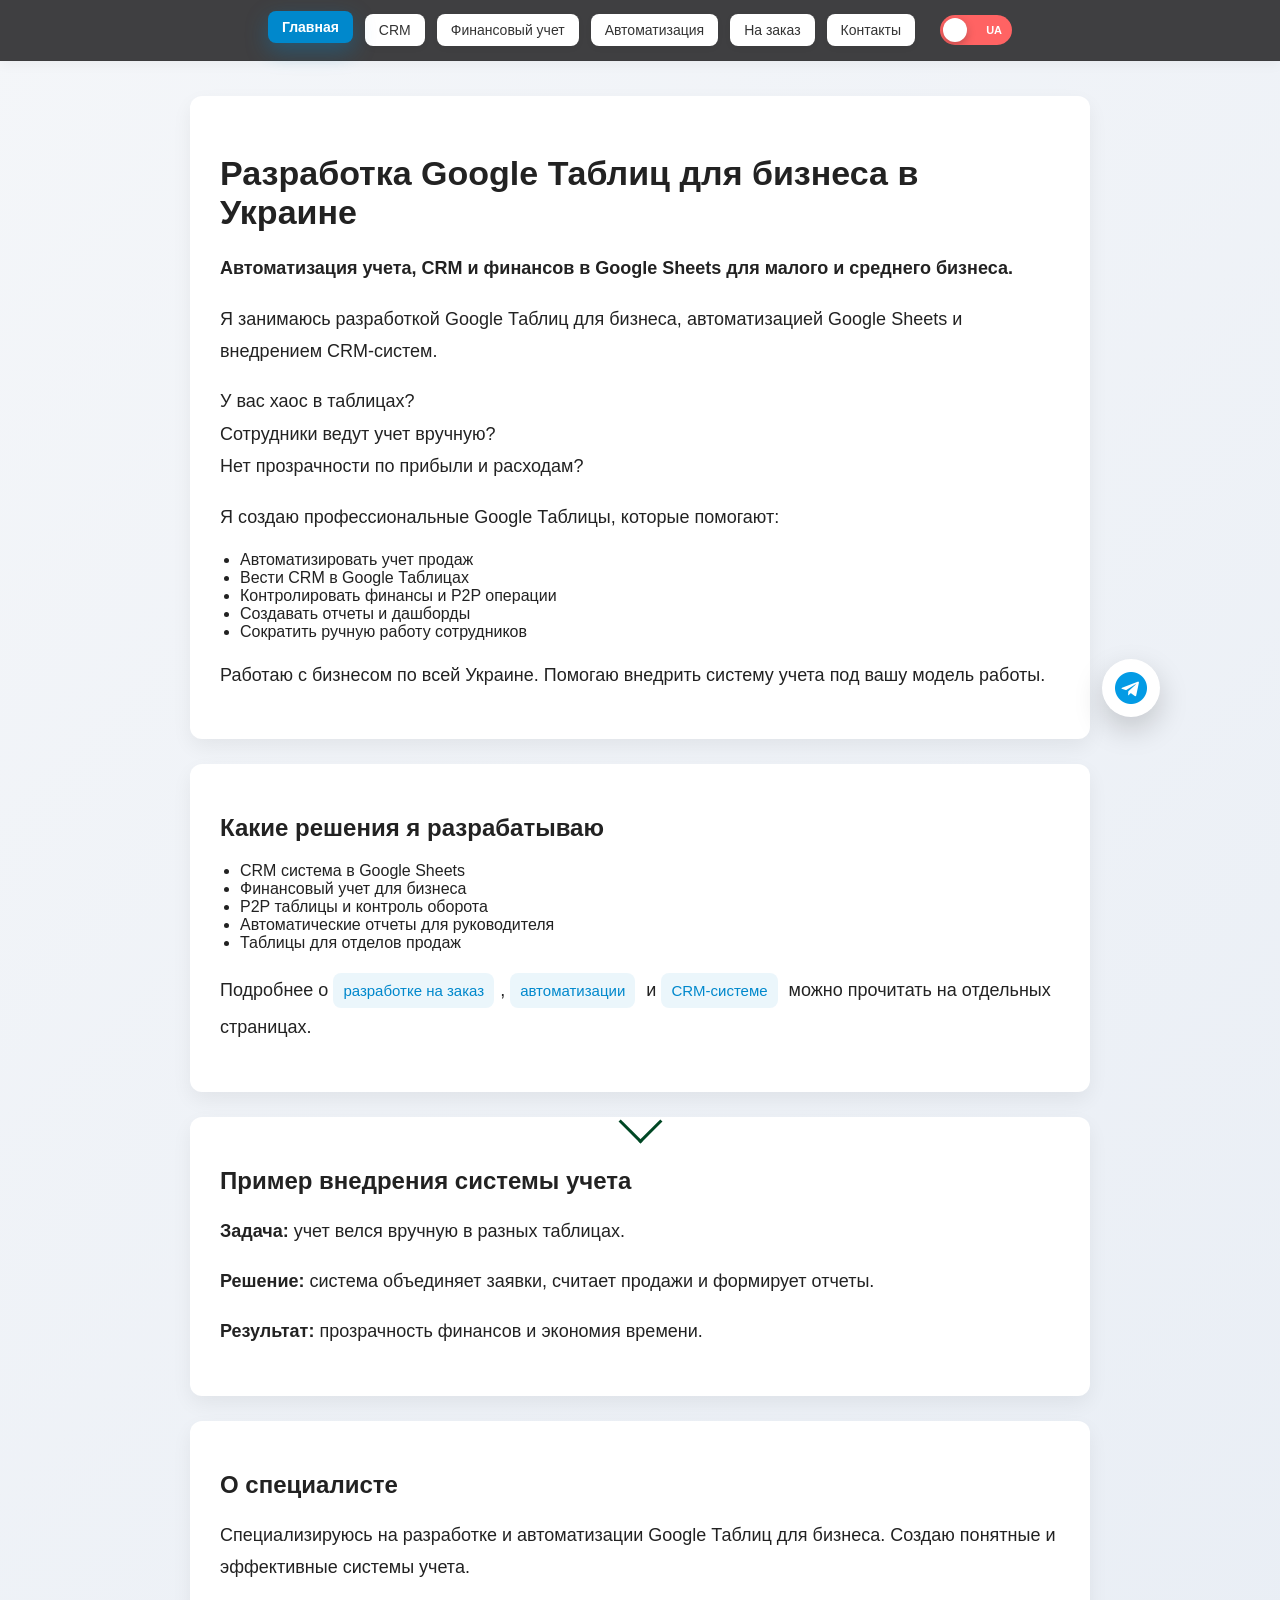
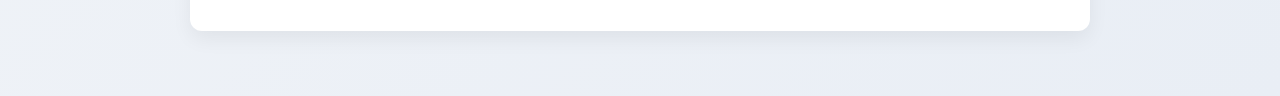
==== commit e42eaa77: "12 ф" ====
--- a/index.html
+++ b/index.html
@@ -8,6 +8,8 @@
 	<meta name="description"
 		content="Разработка и автоматизация Google Таблиц для бизнеса в Украине. CRM, финансовый учет, P2P таблицы. Консультация в Telegram.">
 	<meta name="geo.region" content="UA">
+	
+	<link rel="canonical" href="https://google-sheets-business.pages.dev/">
 
 	<link rel="alternate" hreflang="ru" href="https://google-sheets-business.pages.dev/" />
 	<link rel="alternate" hreflang="uk" href="https://google-sheets-business.pages.dev/ua/" />
--- a/style.css
+++ b/style.css
@@ -583,8 +583,8 @@
 	width: 28px;
 	height: 28px;
 
-	border-left: 3px solid #46ffa3;
-	border-bottom: 3px solid #46ffa3;
+	border-left: 3px solid #004724;
+	border-bottom: 3px solid #004724;
 
 	transform: rotate(-45deg);
 
